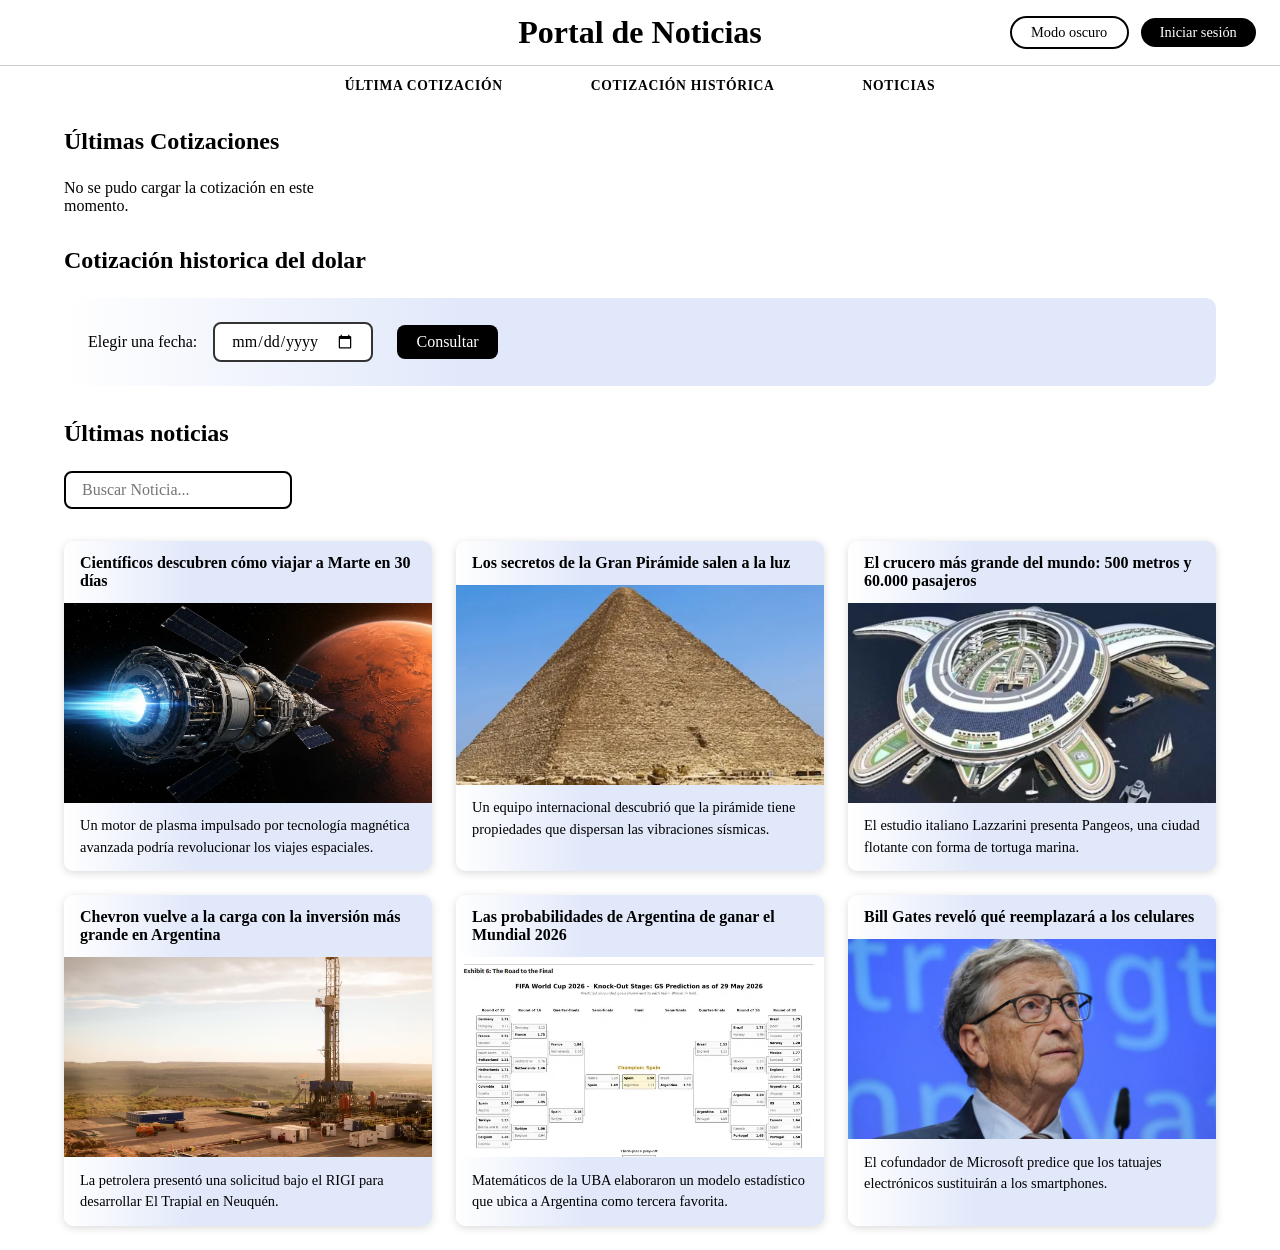
==== index.html @ 8e5a819c "hemos hecho js de admin" ====
<!DOCTYPE html>
<html lang="es">
<head>
    <meta charset="UTF-8">
    <meta name="viewport" content="width=device-width, initial-scale=1.0">
    <title>Cotizaciones y noticias</title>
    <link rel="stylesheet" href="css/styleindex.css">
</head>
<body>
    <header>
    <div class="header-top">
        <div class="header-izquierda">
            <button class="btn-hamburguesa" id="btn-hamburguesa" aria-label="Abrir menú">☰</button>
        </div>
        <div class="header-logo">
            <h1>Portal de Noticias</h1>
        </div>
        <div class="header-derecha">
            <button id="btn-darkmode">Modo oscuro</button>
            <a href="login.html" id="link-iniciar">Iniciar sesión</a>
            <button id="boton-logout" style="display:none">Cerrar sesión</button>
        </div>
    </div>
    <nav class="header-nav" id="header-nav">
        <ul>
            <li><a href="#cotizaciones">Última cotización</a></li>
            <li><a href="#cot-historica">Cotización histórica</a></li>
            <li><a href="#noticias">Noticias</a></li>
        </ul>
    </nav>
</header>
    <main>
        <h2>Últimas Cotizaciones</h2>
        <section id="cotizaciones">
            <article id="oficial">
                <h3 class="tituloscotizaciones"> Dolar Oficial</h3>
                <p>Valor compra: </p>
                <p>Valor venta: </p>
                <p>Valor promedio: </p>
            </article>
            <article id="oficial_euro">
                <h3 class="tituloscotizaciones">Euro</h3>
                <p>Valor compra: </p>
                <p>Valor venta: </p>
                <p>Valor promedio: </p>
            </article>
            <article id="blue">
                <h3 class="tituloscotizaciones">Blue</h3>
                <p>Valor compra: </p>
                <p>Valor venta: </p>
                <p>Valor promedio: </p>
            </article>
            <article id="blue_euro">
                <h3 class="tituloscotizaciones"> Blue Euro</h3>
                <p>Valor compra: </p>
                <p>Valor venta: </p>
                <p>Valor promedio: </p>
            </article>
        </section>
    <section>
        <h2> Cotización historica del dolar</h2>
        <form id="formulario">
            <label for="fecha">Elegir una fecha:</label>
            <input type="date" id="fecha">
            <button type="submit">Consultar</button>
        </form>
        <section id="resultadocothist">
            <p></p>
        </section>

        <br>

    </section>
    
    <section class="noticias" id="noticias">
        <h2>Últimas noticias</h2>
        <input id="buscadorxtitulo" placeholder="Buscar Noticia...">
        <div class="ubicacion-noticias">
    </div>
    </section>
    </main>

    <script src="js/initialNews.js"></script>
    <script src="js/darkmode.js"></script>
    <script src="js/dollar.js"></script>
    <script src="js/news.js"></script>
    <script src="js/auth.js"></script>
    
</body>
</html>
---- css/styleindex.css ----
*{
    margin: 0;
    padding: 0;
    box-sizing: border-box;
    font-family: Georgia, serif;
}
body {
    font-family: Georgia, serif;
    width: 100%;
    min-height: 100vh;
    background: #ffffff;
}
/*HEADER*/
 
header {
    width: 100%;
}
 
/* aca estan todos lo elemento que aparecen en el header */
.header-top {
    display: flex;
    align-items: center;
    justify-content: space-between;
    padding: 14px 24px;
}
 
.header-izquierda,
.header-derecha {
    display: flex;
    align-items: center;
    gap: 12px;
    flex: 1;
    flex-wrap: nowrap;   /* evita el apilado */
}
 
.header-derecha {
    justify-content: flex-end; /*manda todos los elementos a la derecha*/
}
 
.header-logo {
    flex: 2;
    text-align: center;
}
 
/* boton d hamburguesa, aca adentro vendria a estar un menu desplegable que muestra un par de cosas que mejorarian la navegacion de la pagina si fuese verdaderamente de noticias */
.btn-hamburguesa {
    background: none;
    border: none;
    cursor: pointer;
    font-size: 1.5rem;
    line-height: 1;
    padding: 4px;
    flex-shrink: 0;
}
 
/*los elementos dentro de header-derecha no se hacen bloque */
.header-derecha button {
    white-space: nowrap;
    display: inline-block;
}
 
/* esto es lo del nav donde aparecen atajos para moverte por la pagina, es mas o menos como el menu de hamburguesa */
.header-nav {
    border-top: 1px solid #ccc;
}
.header-nav ul a  {
    padding: 10px 24px;
    padding-top: 14px;
    padding-bottom: 14px;
    color: #000000;
}
 
.header-nav ul {
    display: flex;
    list-style: none;
    justify-content: center;
    gap: 40px;
    padding: 10px 24px;
}
 
.header-nav a {
    text-decoration: none;
    font-weight: 600;
    font-size: 0.85rem;
    letter-spacing: 0.05em;
    text-transform: uppercase;
}
header .header-logo a {
    font-size: 1.2rem;
    font-weight: 700;
    color: #000000;
    font-family: Georgia, serif;
}
/* boton de modo obscuro, diseño/como se ve*/
#btn-darkmode {
    padding: 0.4rem 1.2rem;
    border: 2px solid #000000;
    border-radius: 20px;
    background: transparent;
    cursor: pointer;
    font-size: 0.9rem;
    transition: all 0.2s;
}
/*le agrego un hover para que se vea mas interactivo, al pasar el mouse por encima cambia el fondo y el texto*/
#btn-darkmode:hover {
    background-color: #000000;
    color: white;
}
/*algo parecido hago para el boton del login*/
.header-derecha #boton-logout {
    padding: 0.4rem 1.2rem;
    background-color: #000000;
    color: white;
    text-decoration: none;
    border-radius: 20px;
    font-size: 0.9rem;
    transition: background 0.2s;
}
/*tambien le pongo hover para que se vea intercativo*/
.header-derecha #boton-logout:hover {
    background-color: #000000;
}

#link-iniciar {
    padding: 0.4rem 1.2rem;
    background-color: #000000;
    color: white;
    text-decoration: none;
    border-radius: 20px;
    font-size: 0.9rem;
    transition: background 0.2s;
    display: inline-block;
    white-space: nowrap;
}

#link-iniciar:hover {
    background-color: #333;
}

/*MAIN*/
main {
    max-width: 1200px;
    margin: 0 auto;
    padding: 24px;
}
main h2 {
    text-align: left;
    margin:auto 0 24px;
    padding: auto;
}
.cot-oficial {
    background: #ffffff;
    background: linear-gradient(90deg,rgba(255, 255, 255, 1) 0%, rgba(225, 232, 250, 1) 35%, rgba(225, 232, 250, 1) 100%);  
    padding: 1rem; 
    border-radius: 8px; 
}
.cot-blue { 
    background: #ffffff;
    background: linear-gradient(90deg,rgba(255, 255, 255, 1) 0%, rgba(225, 232, 250, 1) 35%, rgba(225, 232, 250, 1) 100%);
    padding: 1rem; 
    border-radius: 8px; 
}
.cot-euro-oficial{ 
    background: #ffffff;
    background: linear-gradient(90deg,rgba(255, 255, 255, 1) 0%, rgba(225, 232, 250, 1) 35%, rgba(225, 232, 250, 1) 100%);
    padding: 1rem; 
    border-radius: 8px; 
}
.cot-euro-blue { 
    background: #ffffff;
    background: linear-gradient(90deg,rgba(255, 255, 255, 1) 0%, rgba(225, 232, 250, 1) 35%, rgba(225, 232, 250, 1) 100%);
    padding: 1rem; 
    border-radius: 8px; 
}

/*lo que hice aca son "cajas" que separan visualmente cada contizacion.*/

/*esto vendria a ser la disposicion de las cotizaciones, 4 por fila, con un espacio entre ellas*/

#cotizaciones {
    display: grid;
    grid-template-columns: repeat(4, 1fr);
    gap: 16px;
    margin-bottom: 32px;
}

/* formulario histórico */
#fecha {
    padding: 0.5rem 1rem;
    border: 2px solid #333;
    border-radius: 8px;
    font-size: 1rem;
    cursor: pointer;
}

#formulario button[type="submit"] {
    padding: 0.5rem 1.2rem;
    background-color: #000000;
    color: white;
    border: none;
    border-radius: 8px;
    cursor: pointer;
    font-size: 1rem;
    margin-left: 0.5rem;
}

#formulario button[type="submit"]:hover {
    background-color: #000000;
}

/* cajitas del resultado histórico */
#formulario {
    display: flex;
    align-items: center;
    gap: 1rem;
    background: #ffffff;
    background: linear-gradient(90deg,rgba(255, 255, 255, 1) 0%, rgba(225, 232, 250, 1) 35%, rgba(225, 232, 250, 1) 100%);
    padding: 1.5rem;
    border-radius: 10px;
    margin-bottom: 1rem;
}
.resultado-historico {
    display: flex;
    gap: 1rem;
    flex-wrap: wrap;
    margin-top: 1rem;
}

.hist-oficial, .hist-blue {
    flex: 1;
    min-width: 150px;
    padding: 1rem;
    border-radius: 8px;
    color: white;
}

.hist-oficial { 
    background: #ffffff;
    background: linear-gradient(90deg,rgba(255, 255, 255, 1) 0%, rgba(225, 232, 250, 1) 35%, rgba(225, 232, 250, 1) 100%); 
}

.hist-blue { 
    background: #ffffff;
    background: linear-gradient(90deg,rgba(255, 255, 255, 1) 0%, rgba(225, 232, 250, 1) 35%, rgba(225, 232, 250, 1) 100%); 
}

/* para que se vean bien los textos sobre las cajitas*/
.hist-oficial h3, .hist-blue h3, .hist-euro-oficial h3, .hist-euro-blue h3, .hist-blue p, .hist-oficial p, .hist-euro-oficial p, .hist-euro-blue p {
    font-size: 1.1rem;
    font-weight: 600;
    margin-bottom: 8px;
    color: #000000;
}
 
/*NOTICIAS*/
/* grid de noticias — 3 por fila */
.ubicacion-noticias {
    display: grid;
    grid-template-columns: repeat(3, 1fr);
    gap: 1.5rem;
    margin-top: 1rem;
}

/* tarjeta individualpara cada noticia, asi se nota una separación y queda mas ordenado visualmente*/
.noticia {
    border-radius: 10px;
    overflow: hidden;
    box-shadow: 0 2px 8px rgba(0, 0, 0, 0.15);
    background: #ffffff;
    background: linear-gradient(90deg,rgba(255, 255, 255, 1) 0%, rgba(225, 232, 250, 1) 35%, rgba(225, 232, 250, 1) 100%);
    display: flex;
    flex-direction: column;
    transition: transform 0.2s ease;
}

.noticia:hover {
    transform: scale(1.03);
}

.noticia h3 {
    padding: 0.8rem 1rem;
    font-size: 1rem;
    background: #ffffff;
    background: linear-gradient(90deg,rgba(255, 255, 255, 1) 0%, rgba(225, 232, 250, 1) 35%, rgba(225, 232, 250, 1) 100%);
}

.noticia img {
    width: 100%;
    height: 200px;
    object-fit: cover; /* recorta la imagen para que llene sin deformarse */
}

.noticia p {
    padding: 0.8rem 1rem;
    font-size: 0.9rem;
    background: #ffffff;
    background: linear-gradient(90deg,rgba(255, 255, 255, 1) 0%, rgba(225, 232, 250, 1) 35%, rgba(225, 232, 250, 1) 100%);
    line-height: 1.5;
}

/* es el diseño visual del buscador, nada loco lo hice ya que es algo secundarios*/

#buscadorxtitulo {
    padding: 0.5rem 1rem;
    border: 2px solid #000000;
    border-radius: 8px;
    font-size: 1rem;
    margin-bottom: 1rem;
}
 
/*DarkMode*/ /*Aca basicamente lo unico que hacemos es cambiar el estilo de la pagina para que sea mas oscura, las cosas que hicimos en general no hace falta volver a ponerlas (ponele un hover no hace falta volver a ponerlo su ya el botoncito orginal del tema claro lo hace de por si)*/

body.dark {
    background-color: #111;
    color: #f0f0f0;
}

body.dark header {
    background-color: #1a1a1a;
}

body.dark .header-nav {
    border-top-color: #000000;
}

body.dark .header-nav a,
body.dark .header-nav ul a {
    color: #f0f0f0;
}

body.dark .header-logo a {
    color: #f0f0f0;
}

body.dark .btn-hamburguesa {
    color: #f0f0f0;
}

body.dark #btn-darkmode {
    border-color: #f0f0f0;
    color: #f0f0f0;
}

body.dark #btn-darkmode:hover {
    background-color: #f0f0f0;
    color: #111;
}

body.dark .header-derecha a {
    background-color: #000000;
}

body.dark .header-derecha a:hover {
    background-color: #000000;
}

/* cotizaciones actuales */
body.dark .cot-oficial,
body.dark .cot-blue,
body.dark .cot-euro-oficial,
body.dark .cot-euro-blue {
    background: linear-gradient(90deg, #1a1a1a 0%, #1e1e3a 100%);
    color: #f0f0f0;
}

/* formulario histórico */
body.dark #formulario {
    background: linear-gradient(90deg, #1a1a1a 0%, #1e1e3a 100%);
    color: #f0f0f0;
}

body.dark #fecha {
    background-color: #2a2a2a;
    color: #f0f0f0;
    border-color: #000000;
}

body.dark #formulario button[type="submit"] {
    background-color: #000000;
}

body.dark #formulario button[type="submit"]:hover {
    background-color: #000000;
}

/* resultado histórico */
body.dark .hist-oficial,
body.dark .hist-blue,
body.dark .hist-euro-oficial,
body.dark .hist-euro-blue {
    background: linear-gradient(90deg, #1a1a1a 0%, #1e1e3a 100%);
}

body.dark .hist-oficial h3, body.dark .hist-blue h3,
body.dark .hist-euro-oficial h3, body.dark .hist-euro-blue h3,
body.dark .hist-oficial p, body.dark .hist-blue p,
body.dark .hist-euro-oficial p, body.dark .hist-euro-blue p {
    color: #f0f0f0;
}

/* noticias */
body.dark .noticia {
    background: linear-gradient(90deg, #1a1a1a 0%, #1e1e3a 100%);
    box-shadow: 0 2px 8px rgba(0, 0, 0, 0.5);
}

body.dark .noticia h3 {
    background: linear-gradient(90deg, #1a1a1a 0%, #1e1e3a 100%);
    color: #f0f0f0;
}

body.dark .noticia p {
    background: linear-gradient(90deg, #1a1a1a 0%, #1e1e3a 100%);
    color: #ccc;
}

/* buscador */
body.dark #buscadorxtitulo {
    background-color: #2a2a2a;
    color: #f0f0f0;
    border-color: #555;
}
/* en pantallas chicas: nav oculto, aparece con el hamburguesa */
@media (max-width: 768px) {
    .header-nav {
        display: none;
    }
    .header-nav.nav-abierto {
        display: block;
    }
}

/* en pantallas grandes: hamburguesa oculto, nav siempre visible */
@media (min-width: 769px) {
    .btn-hamburguesa {
        display: none;
    }
}
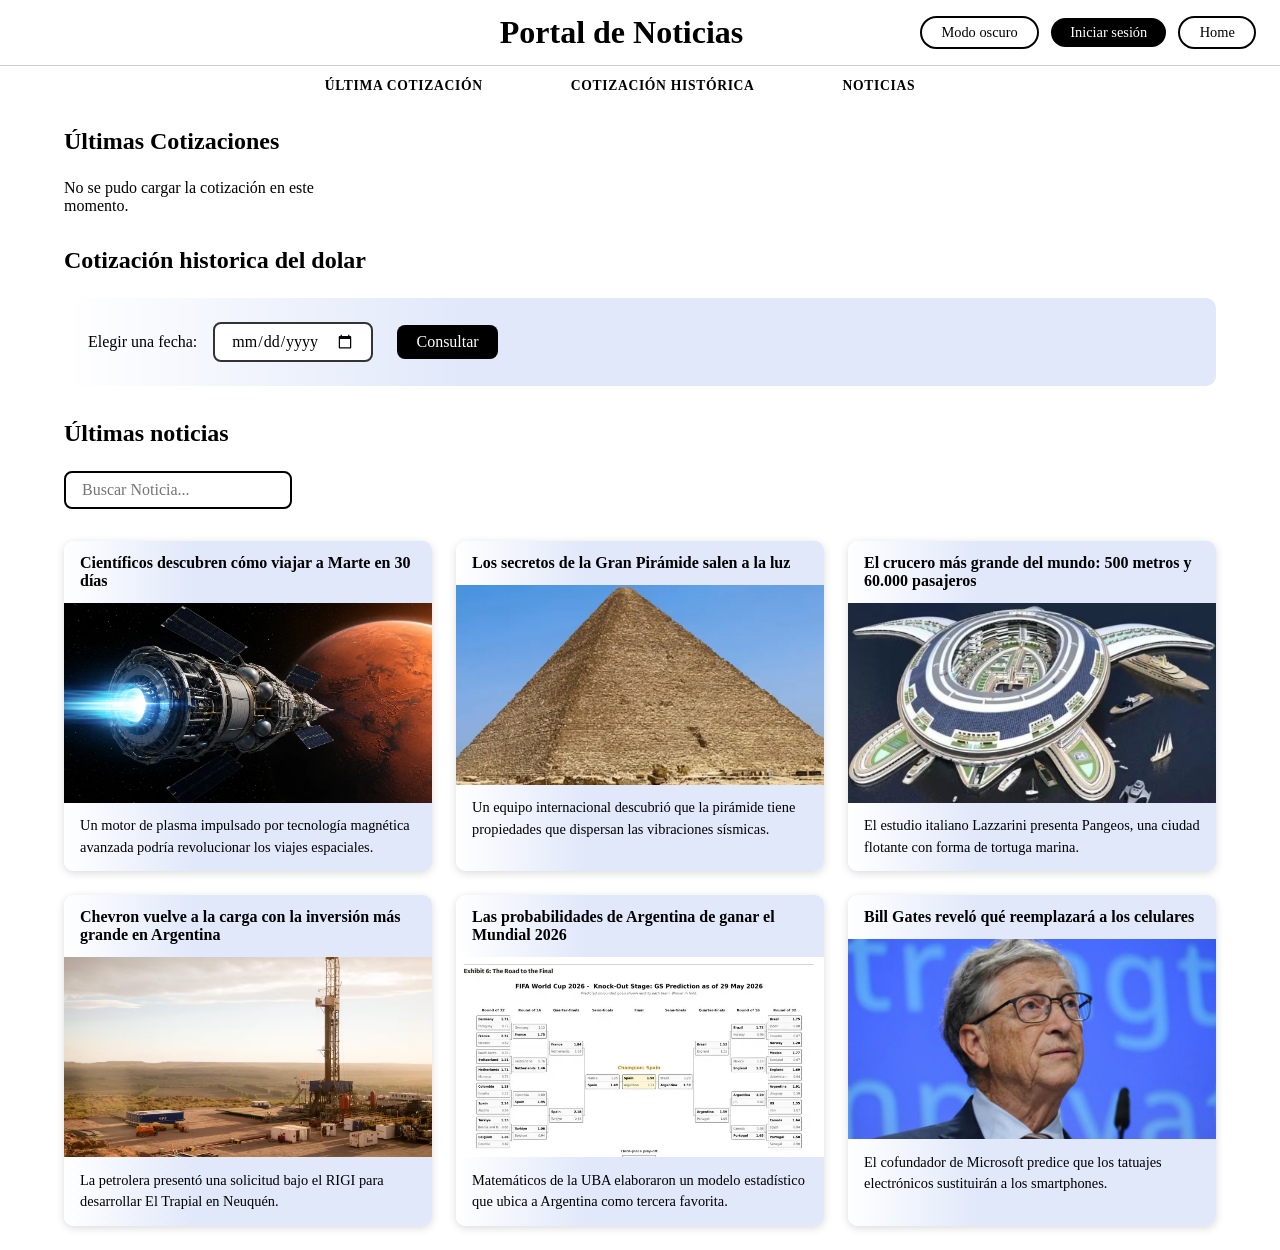
==== commit e4973c2b: "algunas correcciones" ====
--- a/index.html
+++ b/index.html
@@ -19,6 +19,7 @@
             <button id="btn-darkmode">Modo oscuro</button>
             <a href="login.html" id="link-iniciar">Iniciar sesión</a>
             <button id="boton-logout" style="display:none">Cerrar sesión</button>
+            <a href="index.html" id="link-home">Home</a>
         </div>
     </div>
     <nav class="header-nav" id="header-nav">
@@ -26,6 +27,7 @@
             <li><a href="#cotizaciones">Última cotización</a></li>
             <li><a href="#cot-historica">Cotización histórica</a></li>
             <li><a href="#noticias">Noticias</a></li>
+            <li><a class="Modificar" id="modificar" href="admin.html">Modificar noticias</a></li>
         </ul>
     </nav>
 </header>
--- a/css/styleindex.css
+++ b/css/styleindex.css
@@ -58,7 +58,18 @@
     white-space: nowrap;
     display: inline-block;
 }
- 
+
+.header-derecha #link-home{
+    padding: 0.4rem 1.2rem;
+    border: 2px solid #000000;
+    border-radius: 20px;
+    background: transparent;
+    cursor: pointer;
+    font-size: 0.9rem;
+    transition: all 0.2s;
+    color: #000000;
+    text-decoration: none;
+}
 /* esto es lo del nav donde aparecen atajos para moverte por la pagina, es mas o menos como el menu de hamburguesa */
 .header-nav {
     border-top: 1px solid #ccc;
@@ -90,6 +101,9 @@
     font-weight: 700;
     color: #000000;
     font-family: Georgia, serif;
+}
+.header-nav .Modificar{
+    display:none;
 }
 /* boton de modo obscuro, diseño/como se ve*/
 #btn-darkmode {
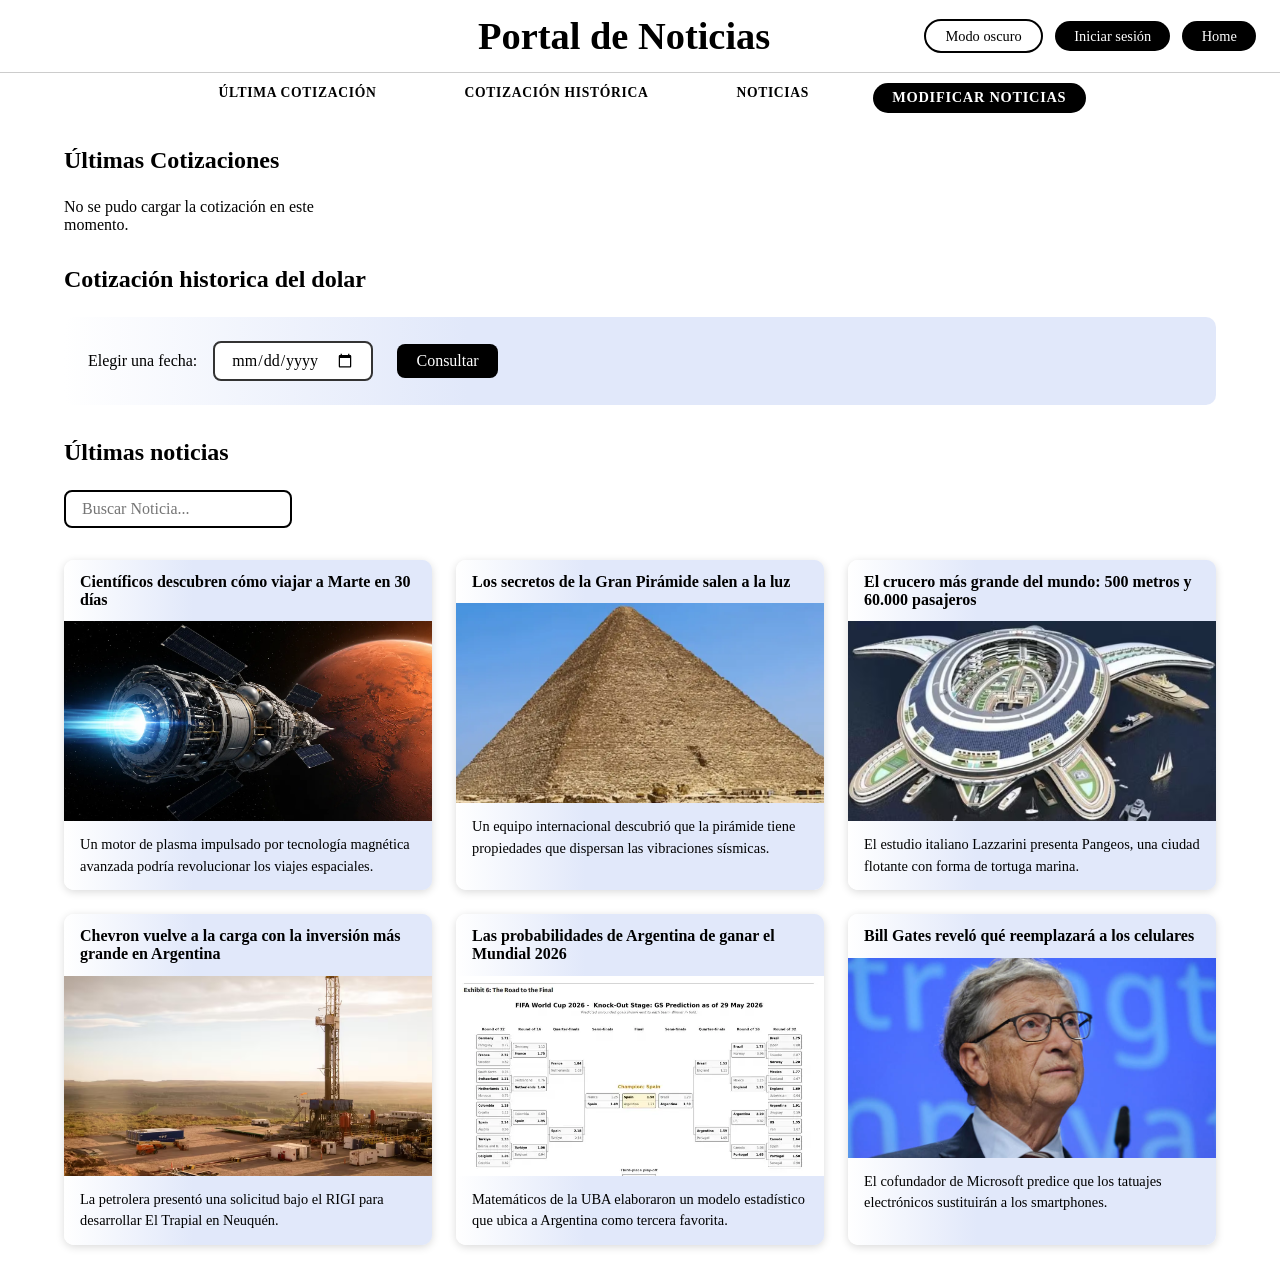
==== commit 5f3da483: "Cambie cosas del admin que no quedaban bien co darkmode" ====
--- a/index.html
+++ b/index.html
@@ -19,7 +19,7 @@
             <button id="btn-darkmode">Modo oscuro</button>
             <a href="login.html" id="link-iniciar">Iniciar sesión</a>
             <button id="boton-logout" style="display:none">Cerrar sesión</button>
-            <a href="index.html" id="link-home">Home</a>
+            <a href="index.html" id="modificar">Home</a>
         </div>
     </div>
     <nav class="header-nav" id="header-nav">
--- a/css/styleindex.css
+++ b/css/styleindex.css
@@ -11,14 +11,14 @@
     background: #ffffff;
 }
 /*HEADER*/
- 
+/*Header con Flexbox: display: flex + justify-content: space-between reparten las 3 cajas del header (izquierda, logo centrado, derecha).*/ 
 header {
     width: 100%;
 }
  
 /* aca estan todos lo elemento que aparecen en el header */
 .header-top {
-    display: flex;
+    display: flex; /*convierto el contenedor en una caja flexible, los elementos se ordenan en filas o columnas, segun se disponga*/
     align-items: center;
     justify-content: space-between;
     padding: 14px 24px;
@@ -74,14 +74,14 @@
 .header-nav {
     border-top: 1px solid #ccc;
 }
-.header-nav ul a  {
+.header-nav ul a  { /*son las secciones de la página; gracias a esto se ven de color negro*/
     padding: 10px 24px;
     padding-top: 14px;
     padding-bottom: 14px;
     color: #000000;
 }
  
-.header-nav ul {
+.header-nav ul { /*gracias a esto se ve la disposicion en forma de fila*/
     display: flex;
     list-style: none;
     justify-content: center;
@@ -96,7 +96,7 @@
     letter-spacing: 0.05em;
     text-transform: uppercase;
 }
-header .header-logo a {
+header .header-logo {
     font-size: 1.2rem;
     font-weight: 700;
     color: #000000;
@@ -117,7 +117,7 @@
 }
 /*le agrego un hover para que se vea mas interactivo, al pasar el mouse por encima cambia el fondo y el texto*/
 #btn-darkmode:hover {
-    background-color: #000000;
+    background-color: #333;
     color: white;
 }
 /*algo parecido hago para el boton del login*/
@@ -132,10 +132,10 @@
 }
 /*tambien le pongo hover para que se vea intercativo*/
 .header-derecha #boton-logout:hover {
-    background-color: #000000;
-}
-
-#link-iniciar {
+    background-color: #333;
+}
+
+#link-iniciar { /*esto esta definido dentro del js, no en el index. Dado que esta vinculado con el index podemos modificar con css*/
     padding: 0.4rem 1.2rem;
     background-color: #000000;
     color: white;
@@ -148,6 +148,22 @@
 }
 
 #link-iniciar:hover {
+    background-color: #333;
+}
+
+#modificar{
+        padding: 0.4rem 1.2rem;
+    background-color: #000000;
+    color: white;
+    text-decoration: none;
+    border-radius: 20px;
+    font-size: 0.9rem;
+    transition: background 0.2s;
+    display: inline-block;
+    white-space: nowrap;
+}
+
+#modificar:hover {
     background-color: #333;
 }
 
@@ -342,7 +358,7 @@
     color: #f0f0f0;
 }
 
-body.dark .header-logo a {
+body.dark .header-logo {
     color: #f0f0f0;
 }
 
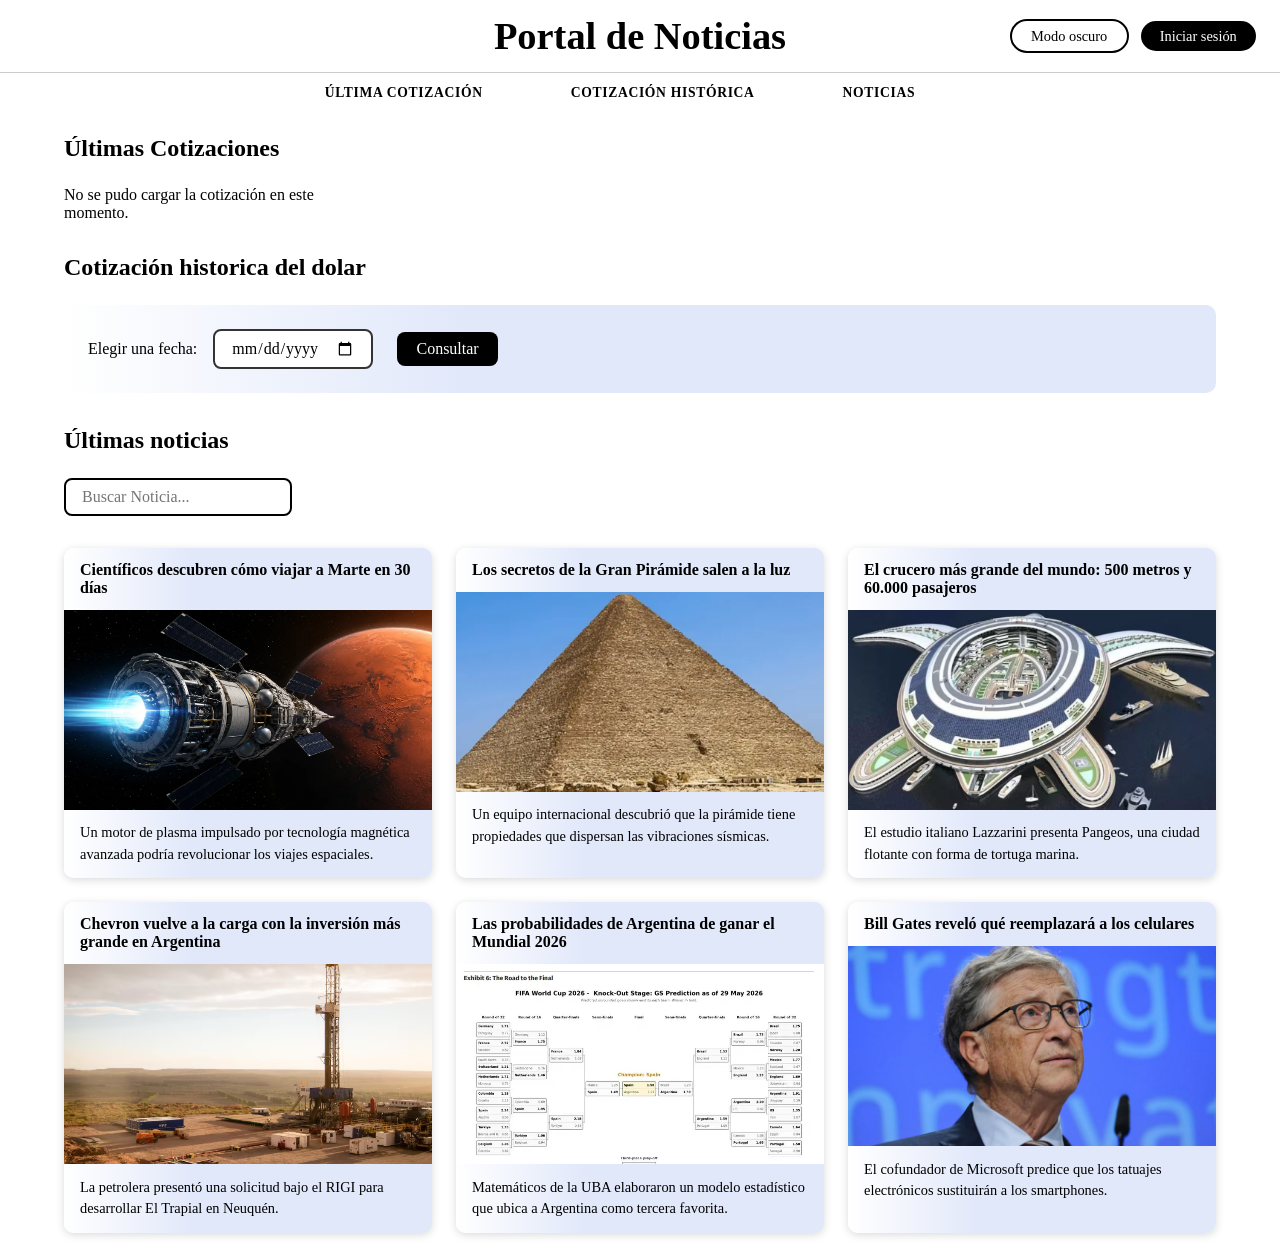
==== commit 495b0e31: "corregi algunas cositas, despues a la tarde sigo" ====
--- a/index.html
+++ b/index.html
@@ -19,7 +19,6 @@
             <button id="btn-darkmode">Modo oscuro</button>
             <a href="login.html" id="link-iniciar">Iniciar sesión</a>
             <button id="boton-logout" style="display:none">Cerrar sesión</button>
-            <a href="index.html" id="modificar">Home</a>
         </div>
     </div>
     <nav class="header-nav" id="header-nav">
--- a/css/styleindex.css
+++ b/css/styleindex.css
@@ -159,7 +159,7 @@
     border-radius: 20px;
     font-size: 0.9rem;
     transition: background 0.2s;
-    display: inline-block;
+    display: none;
     white-space: nowrap;
 }
 
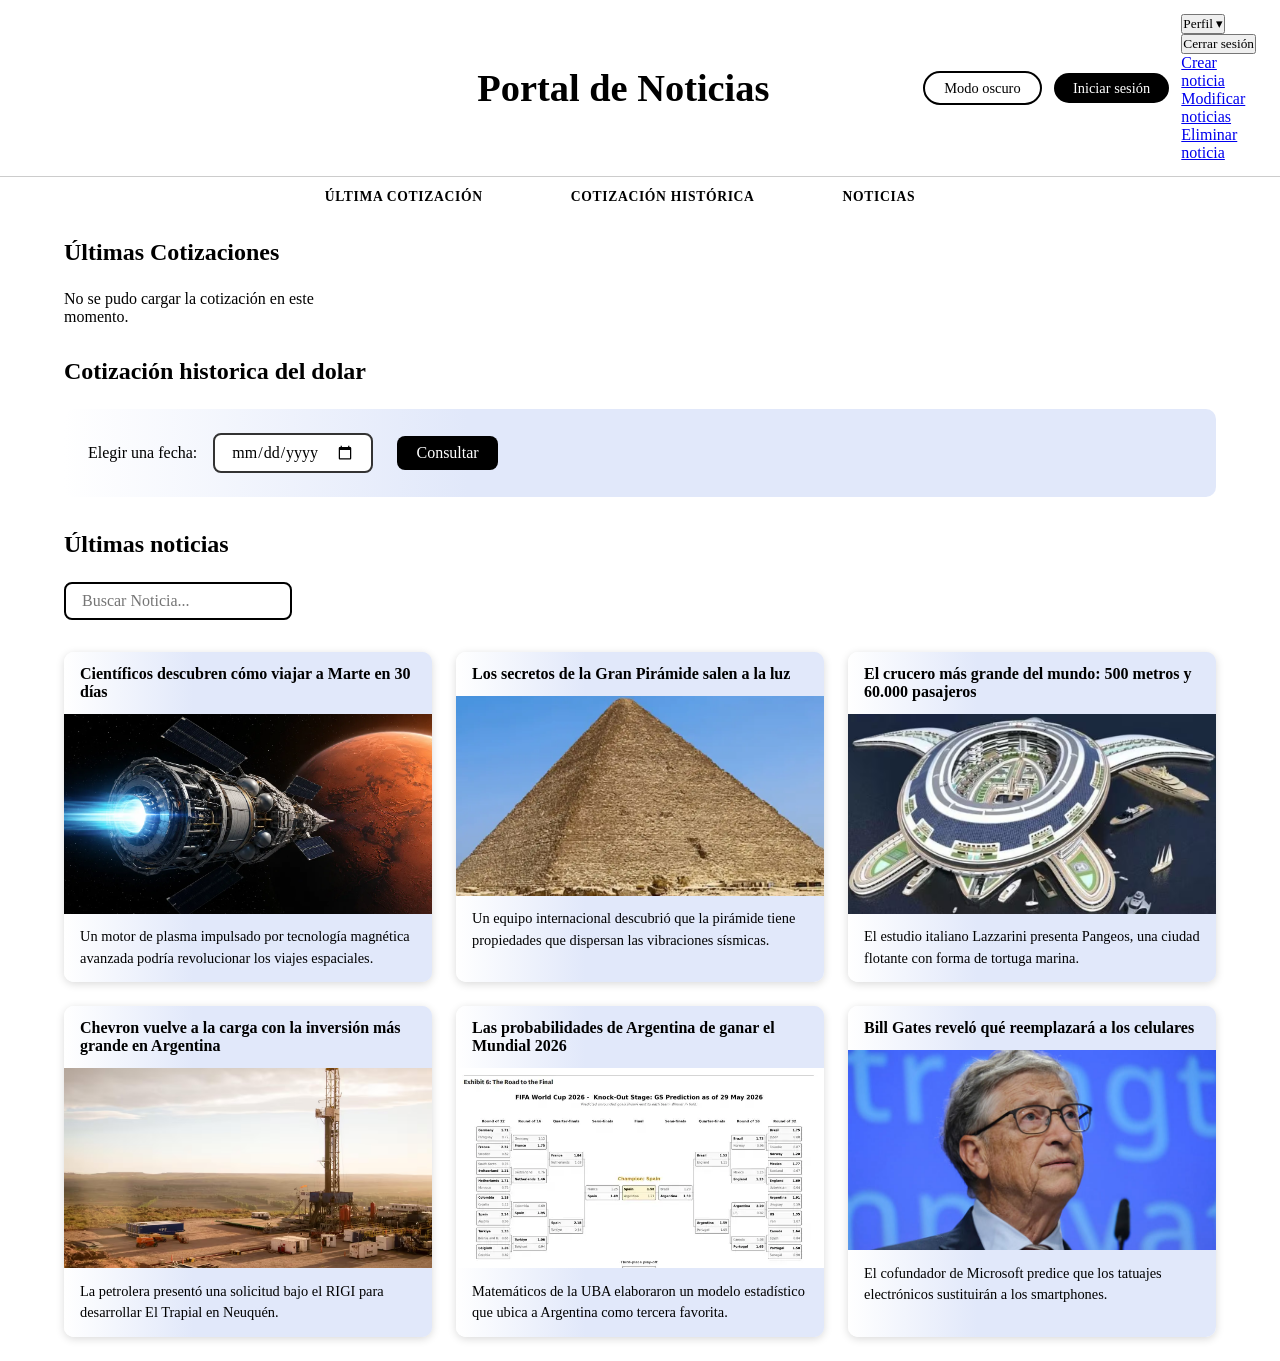
==== commit d9ad1aab: "corrección tema header en index.html" ====
--- a/index.html
+++ b/index.html
@@ -18,7 +18,18 @@
         <div class="header-derecha">
             <button id="btn-darkmode">Modo oscuro</button>
             <a href="login.html" id="link-iniciar">Iniciar sesión</a>
-            <button id="boton-logout" style="display:none">Cerrar sesión</button>
+            <div class="dropdown-perfil" id="dropdown-perfil">
+                <button id="btn-perfil">Perfil ▾</button>
+                <div class="dropdown-menu" id="dropdown-menu">
+                    <p id="saludoUsuario"></p>
+                    <button id="botonLogout">Cerrar sesión</button>
+                    <a href="admin.html" class="dropdown-link">Crear noticia</a>
+                    <a href="admin.html" class ="dropdown-link">Modificar noticias</a>
+                    <a href="admin.html" class="dropdown-link">Eliminar noticia</a>
+                </div>
+            </div>
+                <button id="boton-logout" style="display:none">Cerrar sesión</button>
+            </div>
         </div>
     </div>
     <nav class="header-nav" id="header-nav">
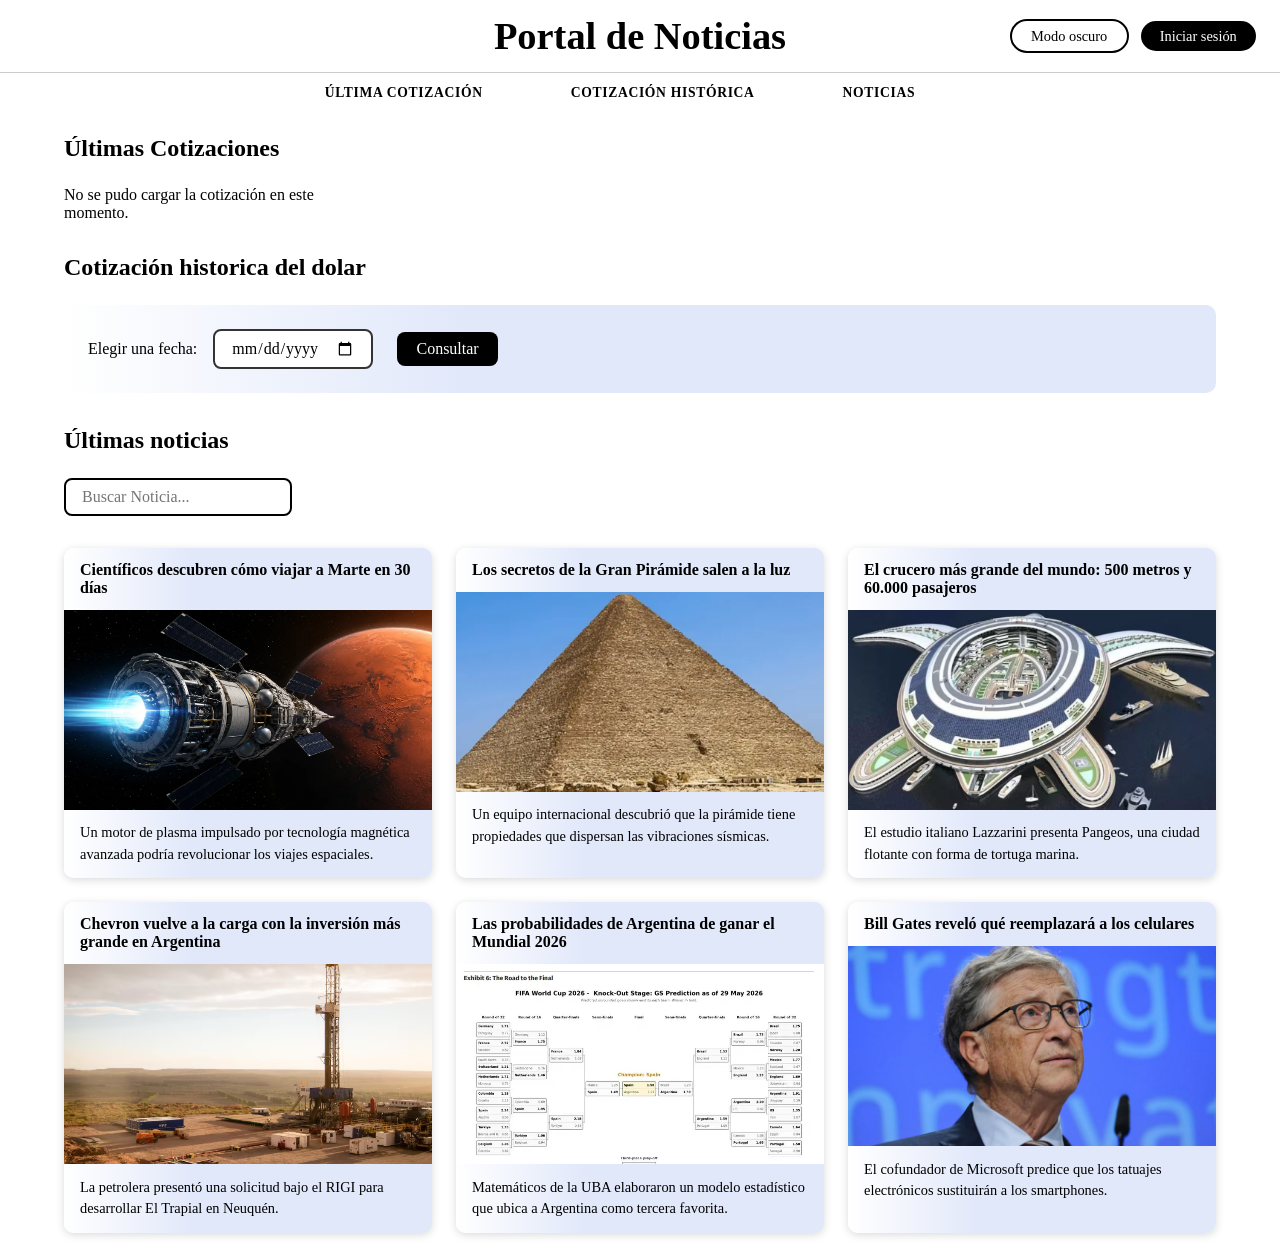
==== commit 079dd0c9: "Cambie un id del js nuevo, cambie input por textarea en js para mejorar la experiencia a la hora de " ====
--- a/index.html
+++ b/index.html
@@ -23,15 +23,12 @@
                 <div class="dropdown-menu" id="dropdown-menu">
                     <p id="saludoUsuario"></p>
                     <button id="botonLogout">Cerrar sesión</button>
-                    <a href="admin.html" class="dropdown-link">Crear noticia</a>
-                    <a href="admin.html" class ="dropdown-link">Modificar noticias</a>
-                    <a href="admin.html" class="dropdown-link">Eliminar noticia</a>
+                    <a href="admin.html" class="dropdown-link">Modificar noticias</a>
                 </div>
             </div>
                 <button id="boton-logout" style="display:none">Cerrar sesión</button>
             </div>
         </div>
-    </div>
     <nav class="header-nav" id="header-nav">
         <ul>
             <li><a href="#cotizaciones">Última cotización</a></li>
--- a/css/styleindex.css
+++ b/css/styleindex.css
@@ -105,6 +105,71 @@
 .header-nav .Modificar{
     display:none;
 }
+
+/* contenedor: oculto por defecto; el JS lo muestra al iniciar sesión */
+#dropdown-perfil {
+    display: none;        /* el JS lo pone en "block" cuando hay token */
+    position: relative;   /* para anclar el menú a este contenedor */
+}
+
+#btn-perfil {
+    padding: 0.4rem 1.2rem;
+    background-color: #000;
+    color: white;
+    border: none;
+    border-radius: 20px;
+    font-size: 0.9rem;
+    cursor: pointer;
+    font-family: Georgia, serif;
+}
+
+/* el menú: oculto por defecto */
+.dropdown-menu {
+    display: none;
+    position: absolute;
+    top: 110%;
+    right: 0;
+    min-width: 180px;
+    background: #fff;
+    border-radius: 10px;
+    box-shadow: 0 4px 16px rgba(0,0,0,0.15);
+    padding: 0.5rem;
+    flex-direction: column;
+    gap: 0.3rem;
+    z-index: 100;
+}
+
+/* cuando el JS agrega la clase, se muestra */
+.dropdown-menu.dropdown-abierto {
+    display: flex;
+}
+
+.dropdown-link {
+    padding: 0.4rem 0.6rem;
+    color: #000;
+    text-decoration: none;
+    border-radius: 6px;
+    font-size: 0.9rem;
+}
+.dropdown-link:hover { background-color: #e1e8fa; }
+
+#saludoUsuario {
+    padding: 0.4rem 0.6rem;
+    font-weight: 600;
+    font-size: 0.9rem;
+}
+
+#botonLogout {
+    padding: 0.4rem 0.6rem;
+    background-color: #c0392b;
+    color: white;
+    border: none;
+    border-radius: 6px;
+    cursor: pointer;
+    font-family: Georgia, serif;
+    font-size: 0.85rem;
+}
+
 /* boton de modo obscuro, diseño/como se ve*/
 #btn-darkmode {
     padding: 0.4rem 1.2rem;
@@ -117,7 +182,7 @@
 }
 /*le agrego un hover para que se vea mas interactivo, al pasar el mouse por encima cambia el fondo y el texto*/
 #btn-darkmode:hover {
-    background-color: #333;
+    background-color: #000000;
     color: white;
 }
 /*algo parecido hago para el boton del login*/
@@ -132,7 +197,7 @@
 }
 /*tambien le pongo hover para que se vea intercativo*/
 .header-derecha #boton-logout:hover {
-    background-color: #333;
+    background-color: #000000;
 }
 
 #link-iniciar { /*esto esta definido dentro del js, no en el index. Dado que esta vinculado con el index podemos modificar con css*/
@@ -367,6 +432,7 @@
 }
 
 body.dark #btn-darkmode {
+    background-color: #000;
     border-color: #f0f0f0;
     color: #f0f0f0;
 }
@@ -450,6 +516,28 @@
     color: #f0f0f0;
     border-color: #555;
 }
+
+/* dropdown de perfil en dark */
+body.dark .dropdown-menu {
+    background: #1e1e3a;
+    box-shadow: 0 4px 16px rgba(0,0,0,0.5);
+}
+body.dark #saludoUsuario {
+    color: #f0f0f0;
+}
+body.dark .dropdown-link {
+    color: #f0f0f0;
+    background: transparent;   /* anula el #000 que hereda de .header-derecha a */
+}
+body.dark .dropdown-link:hover {
+    background-color: #333;
+}
+body.dark #btn-perfil {
+    background-color: #000000;
+    color: #f0f0f0;
+    border: #f0f0f0 2px solid;
+}
+
 /* en pantallas chicas: nav oculto, aparece con el hamburguesa */
 @media (max-width: 768px) {
     .header-nav {
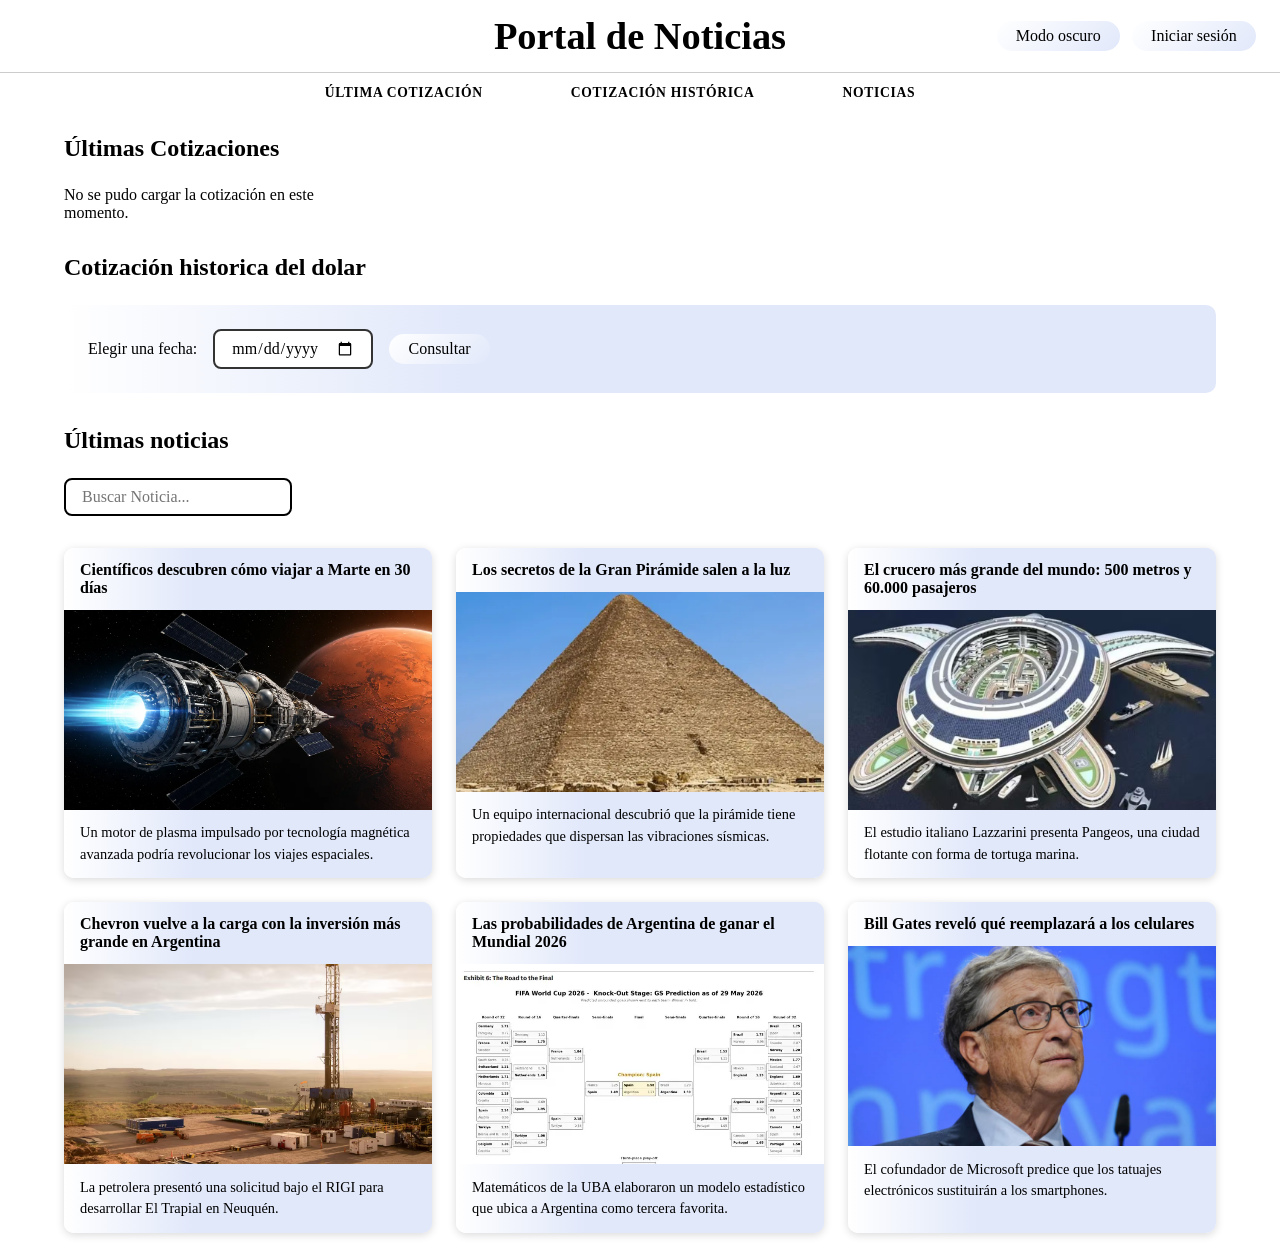
==== commit cdae9e7a: "ultimos retoques" ====
--- a/index.html
+++ b/index.html
@@ -22,51 +22,28 @@
                 <button id="btn-perfil">Perfil ▾</button>
                 <div class="dropdown-menu" id="dropdown-menu">
                     <p id="saludoUsuario"></p>
-                    <button id="botonLogout">Cerrar sesión</button>
                     <a href="admin.html" class="dropdown-link">Modificar noticias</a>
                 </div>
             </div>
                 <button id="boton-logout" style="display:none">Cerrar sesión</button>
-            </div>
         </div>
+    </div>
     <nav class="header-nav" id="header-nav">
         <ul>
-            <li><a href="#cotizaciones">Última cotización</a></li>
-            <li><a href="#cot-historica">Cotización histórica</a></li>
-            <li><a href="#noticias">Noticias</a></li>
-            <li><a class="Modificar" id="modificar" href="admin.html">Modificar noticias</a></li>
+            <li><a href="index.html#cotizaciones">Última cotización</a></li>
+            <li><a href="index.html#cot-historica">Cotización histórica</a></li>
+            <li><a href="index.html#noticias">Noticias</a></li>
+            <li><a class="Modificar" href="admin.html">Modificar noticias</a></li>
         </ul>
     </nav>
-</header>
+    </header>
+
     <main>
-        <h2>Últimas Cotizaciones</h2>
-        <section id="cotizaciones">
-            <article id="oficial">
-                <h3 class="tituloscotizaciones"> Dolar Oficial</h3>
-                <p>Valor compra: </p>
-                <p>Valor venta: </p>
-                <p>Valor promedio: </p>
-            </article>
-            <article id="oficial_euro">
-                <h3 class="tituloscotizaciones">Euro</h3>
-                <p>Valor compra: </p>
-                <p>Valor venta: </p>
-                <p>Valor promedio: </p>
-            </article>
-            <article id="blue">
-                <h3 class="tituloscotizaciones">Blue</h3>
-                <p>Valor compra: </p>
-                <p>Valor venta: </p>
-                <p>Valor promedio: </p>
-            </article>
-            <article id="blue_euro">
-                <h3 class="tituloscotizaciones"> Blue Euro</h3>
-                <p>Valor compra: </p>
-                <p>Valor venta: </p>
-                <p>Valor promedio: </p>
-            </article>
-        </section>
-    <section>
+    <h2>Últimas Cotizaciones</h2>
+    <section id="cotizaciones">
+        <p>Cargando cotizaciones...</p>
+    </section>
+    <section id="cot-historica">
         <h2> Cotización historica del dolar</h2>
         <form id="formulario">
             <label for="fecha">Elegir una fecha:</label>
@@ -76,18 +53,16 @@
         <section id="resultadocothist">
             <p></p>
         </section>
-
-        <br>
-
     </section>
     
+    <br>
+
     <section class="noticias" id="noticias">
         <h2>Últimas noticias</h2>
         <input id="buscadorxtitulo" placeholder="Buscar Noticia...">
-        <div class="ubicacion-noticias">
-    </div>
+        <div class="ubicacion-noticias"></div>
     </section>
-    </main>
+</main>
 
     <script src="js/initialNews.js"></script>
     <script src="js/darkmode.js"></script>
--- a/css/styleindex.css
+++ b/css/styleindex.css
@@ -22,14 +22,15 @@
     align-items: center;
     justify-content: space-between;
     padding: 14px 24px;
+    position: sticky;
 }
  
 .header-izquierda,
 .header-derecha {
+    flex: 1;
     display: flex;
     align-items: center;
     gap: 12px;
-    flex: 1;
     flex-wrap: nowrap;   /* evita el apilado */
 }
  
@@ -40,6 +41,10 @@
 .header-logo {
     flex: 2;
     text-align: center;
+    font-size: 1.2rem;
+    font-weight: 700;
+    color: #000000;
+    font-family: Georgia, serif;
 }
  
 /* boton d hamburguesa, aca adentro vendria a estar un menu desplegable que muestra un par de cosas que mejorarian la navegacion de la pagina si fuese verdaderamente de noticias */
@@ -59,28 +64,19 @@
     display: inline-block;
 }
 
-.header-derecha #link-home{
-    padding: 0.4rem 1.2rem;
-    border: 2px solid #000000;
-    border-radius: 20px;
-    background: transparent;
-    cursor: pointer;
-    font-size: 0.9rem;
-    transition: all 0.2s;
-    color: #000000;
-    text-decoration: none;
-}
 /* esto es lo del nav donde aparecen atajos para moverte por la pagina, es mas o menos como el menu de hamburguesa */
 .header-nav {
     border-top: 1px solid #ccc;
 }
-.header-nav ul a  { /*son las secciones de la página; gracias a esto se ven de color negro*/
-    padding: 10px 24px;
-    padding-top: 14px;
-    padding-bottom: 14px;
-    color: #000000;
-}
- 
+
+.header-nav a {
+    text-decoration: none;
+    font-weight: 600;
+    font-size: 0.85rem;
+    letter-spacing: 0.05em;
+    text-transform: uppercase;
+}
+
 .header-nav ul { /*gracias a esto se ve la disposicion en forma de fila*/
     display: flex;
     list-style: none;
@@ -88,24 +84,19 @@
     gap: 40px;
     padding: 10px 24px;
 }
- 
-.header-nav a {
-    text-decoration: none;
-    font-weight: 600;
-    font-size: 0.85rem;
-    letter-spacing: 0.05em;
-    text-transform: uppercase;
-}
-header .header-logo {
-    font-size: 1.2rem;
-    font-weight: 700;
+
+.header-nav ul a  { /*son las secciones de la página; gracias a esto se ven de color negro*/
+    padding: 10px 24px;
+    padding-top: 14px;
+    padding-bottom: 14px;
     color: #000000;
-    font-family: Georgia, serif;
-}
+}
+
 .header-nav .Modificar{
-    display:none;
-}
-
+    display:none; /*es para que no se vea en el index comun y solo en el admin*/
+}
+
+/* aca estamos en el index del administrador*/
 /* contenedor: oculto por defecto; el JS lo muestra al iniciar sesión */
 #dropdown-perfil {
     display: none;        /* el JS lo pone en "block" cuando hay token */
@@ -114,13 +105,14 @@
 
 #btn-perfil {
     padding: 0.4rem 1.2rem;
-    background-color: #000;
-    color: white;
-    border: none;
+    background: linear-gradient(135deg, rgba(255,255,255,1) 0%, rgba(225,232,250,1) 100%);
+    color: rgb(0, 0, 0);
     border-radius: 20px;
-    font-size: 0.9rem;
-    cursor: pointer;
-    font-family: Georgia, serif;
+    font-size: 1rem;
+    cursor: pointer;
+    transition: all 0.2s;
+    font-family: Georgia, serif;
+    border: none;
 }
 
 /* el menú: oculto por defecto */
@@ -149,9 +141,10 @@
     color: #000;
     text-decoration: none;
     border-radius: 6px;
-    font-size: 0.9rem;
+    font-size: 1rem;
 }
 .dropdown-link:hover { background-color: #e1e8fa; }
+
 
 #saludoUsuario {
     padding: 0.4rem 0.6rem;
@@ -160,76 +153,74 @@
 }
 
 #botonLogout {
-    padding: 0.4rem 0.6rem;
-    background-color: #c0392b;
-    color: white;
-    border: none;
-    border-radius: 6px;
-    cursor: pointer;
-    font-family: Georgia, serif;
-    font-size: 0.85rem;
+    padding: 0.4rem 1.2rem;
+    background: linear-gradient(135deg, rgba(255,255,255,1) 0%, rgba(225,232,250,1) 100%);
+    color: rgb(0, 0, 0);
+    border-radius: 20px;
+    font-size: 1rem;
+    cursor: pointer;
+    transition: all 0.2s;
+    font-family: Georgia, serif;
+    border: none;
+    
 }
 
 /* boton de modo obscuro, diseño/como se ve*/
 #btn-darkmode {
     padding: 0.4rem 1.2rem;
-    border: 2px solid #000000;
+    background: linear-gradient(135deg, rgba(255,255,255,1) 0%, rgba(225,232,250,1) 100%);
+    color: rgb(0, 0, 0);
     border-radius: 20px;
-    background: transparent;
-    cursor: pointer;
-    font-size: 0.9rem;
+    font-size: 1rem;
+    cursor: pointer;
     transition: all 0.2s;
+    font-family: Georgia, serif;
+    border: none;
+    
 }
 /*le agrego un hover para que se vea mas interactivo, al pasar el mouse por encima cambia el fondo y el texto*/
 #btn-darkmode:hover {
-    background-color: #000000;
-    color: white;
-}
+    background: #E1E8FA;
+    background: radial-gradient(circle, rgba(225, 232, 250, 1) 12%, rgba(255, 255, 255, 1) 100%);
+}
+
 /*algo parecido hago para el boton del login*/
 .header-derecha #boton-logout {
     padding: 0.4rem 1.2rem;
-    background-color: #000000;
-    color: white;
-    text-decoration: none;
+    background: linear-gradient(135deg, rgba(255,255,255,1) 0%, rgba(225,232,250,1) 100%);
+    color: rgb(0, 0, 0);
     border-radius: 20px;
-    font-size: 0.9rem;
-    transition: background 0.2s;
+    font-size: 1rem;
+    cursor: pointer;
+    transition: all 0.2s;
+    font-family: Georgia, serif;
+    border: none;
+    
 }
 /*tambien le pongo hover para que se vea intercativo*/
 .header-derecha #boton-logout:hover {
-    background-color: #000000;
+    background-color: #333;
 }
 
 #link-iniciar { /*esto esta definido dentro del js, no en el index. Dado que esta vinculado con el index podemos modificar con css*/
     padding: 0.4rem 1.2rem;
-    background-color: #000000;
-    color: white;
+    background: linear-gradient(135deg, rgba(255,255,255,1) 0%, rgba(225,232,250,1) 100%);
+    color: rgb(0, 0, 0);
+    border-radius: 20px;
+    font-size: 1rem;
+    cursor: pointer;
+    transition: all 0.2s;
+    font-family: Georgia, serif;
+    border: none;
     text-decoration: none;
-    border-radius: 20px;
-    font-size: 0.9rem;
-    transition: background 0.2s;
-    display: inline-block;
-    white-space: nowrap;
+    
 }
 
 #link-iniciar:hover {
-    background-color: #333;
-}
-
-#modificar{
-        padding: 0.4rem 1.2rem;
-    background-color: #000000;
-    color: white;
-    text-decoration: none;
-    border-radius: 20px;
-    font-size: 0.9rem;
-    transition: background 0.2s;
-    display: none;
-    white-space: nowrap;
-}
-
-#modificar:hover {
-    background-color: #333;
+    background: #E1E8FA;
+    background: radial-gradient(circle, rgba(225, 232, 250, 1) 12%, rgba(255, 255, 255, 1) 100%);
+    color: #000000;
+    transition: all 0.3s ease 0s;
 }
 
 /*MAIN*/
@@ -237,38 +228,14 @@
     max-width: 1200px;
     margin: 0 auto;
     padding: 24px;
-}
+    
+}
+
 main h2 {
     text-align: left;
     margin:auto 0 24px;
     padding: auto;
 }
-.cot-oficial {
-    background: #ffffff;
-    background: linear-gradient(90deg,rgba(255, 255, 255, 1) 0%, rgba(225, 232, 250, 1) 35%, rgba(225, 232, 250, 1) 100%);  
-    padding: 1rem; 
-    border-radius: 8px; 
-}
-.cot-blue { 
-    background: #ffffff;
-    background: linear-gradient(90deg,rgba(255, 255, 255, 1) 0%, rgba(225, 232, 250, 1) 35%, rgba(225, 232, 250, 1) 100%);
-    padding: 1rem; 
-    border-radius: 8px; 
-}
-.cot-euro-oficial{ 
-    background: #ffffff;
-    background: linear-gradient(90deg,rgba(255, 255, 255, 1) 0%, rgba(225, 232, 250, 1) 35%, rgba(225, 232, 250, 1) 100%);
-    padding: 1rem; 
-    border-radius: 8px; 
-}
-.cot-euro-blue { 
-    background: #ffffff;
-    background: linear-gradient(90deg,rgba(255, 255, 255, 1) 0%, rgba(225, 232, 250, 1) 35%, rgba(225, 232, 250, 1) 100%);
-    padding: 1rem; 
-    border-radius: 8px; 
-}
-
-/*lo que hice aca son "cajas" que separan visualmente cada contizacion.*/
 
 /*esto vendria a ser la disposicion de las cotizaciones, 4 por fila, con un espacio entre ellas*/
 
@@ -279,6 +246,36 @@
     margin-bottom: 32px;
 }
 
+.cot-oficial {
+    background: #ffffff;
+    background: linear-gradient(90deg,rgba(255, 255, 255, 1) 0%, rgba(225, 232, 250, 1) 35%, rgba(225, 232, 250, 1) 100%);  
+    padding: 1rem; 
+    border-radius: 8px; 
+}
+
+.cot-blue { 
+    background: #ffffff;
+    background: linear-gradient(90deg,rgba(255, 255, 255, 1) 0%, rgba(225, 232, 250, 1) 35%, rgba(225, 232, 250, 1) 100%);
+    padding: 1rem; 
+    border-radius: 8px; 
+}
+
+.cot-euro-oficial{ 
+    background: #ffffff;
+    background: linear-gradient(90deg,rgba(255, 255, 255, 1) 0%, rgba(225, 232, 250, 1) 35%, rgba(225, 232, 250, 1) 100%);
+    padding: 1rem; 
+    border-radius: 8px; 
+}
+
+.cot-euro-blue { 
+    background: #ffffff;
+    background: linear-gradient(90deg,rgba(255, 255, 255, 1) 0%, rgba(225, 232, 250, 1) 35%, rgba(225, 232, 250, 1) 100%);
+    padding: 1rem; 
+    border-radius: 8px; 
+}
+
+/*lo que hice aca son "cajas" que separan visualmente cada contizacion.*/
+
 /* formulario histórico */
 #fecha {
     padding: 0.5rem 1rem;
@@ -288,21 +285,6 @@
     cursor: pointer;
 }
 
-#formulario button[type="submit"] {
-    padding: 0.5rem 1.2rem;
-    background-color: #000000;
-    color: white;
-    border: none;
-    border-radius: 8px;
-    cursor: pointer;
-    font-size: 1rem;
-    margin-left: 0.5rem;
-}
-
-#formulario button[type="submit"]:hover {
-    background-color: #000000;
-}
-
 /* cajitas del resultado histórico */
 #formulario {
     display: flex;
@@ -314,11 +296,32 @@
     border-radius: 10px;
     margin-bottom: 1rem;
 }
+
 .resultado-historico {
     display: flex;
     gap: 1rem;
     flex-wrap: wrap;
     margin-top: 1rem;
+}
+
+#formulario button[type="submit"] {
+    padding: 0.4rem 1.2rem;
+    background: linear-gradient(135deg, rgba(255,255,255,1) 0%, rgba(225,232,250,1) 100%);
+    color: rgb(0, 0, 0);
+    border-radius: 20px;
+    font-size: 1rem;
+    cursor: pointer;
+    transition: all 0.2s;
+    font-family: Georgia, serif;
+    border: none;
+    
+}
+
+#formulario button[type="submit"]:hover {
+    background: #1E1E3A;
+    background: radial-gradient(circle, rgba(30, 30, 58, 1) 12%, rgba(26, 26, 26, 1) 100%);
+    color: #ffffff;
+    transition: all 0.3s ease 0s;
 }
 
 .hist-oficial, .hist-blue {
@@ -431,23 +434,16 @@
     color: #f0f0f0;
 }
 
-body.dark #btn-darkmode {
-    background-color: #000;
-    border-color: #f0f0f0;
-    color: #f0f0f0;
-}
-
-body.dark #btn-darkmode:hover {
-    background-color: #f0f0f0;
-    color: #111;
-}
-
 body.dark .header-derecha a {
-    background-color: #000000;
+    background: linear-gradient(90deg, #1a1a1a 0%, #1e1e3a 100%);
+    color: #f0f0f0;
+    border: none;
 }
 
 body.dark .header-derecha a:hover {
-    background-color: #000000;
+    background: #1E1E3A;
+    background: radial-gradient(circle, rgba(30, 30, 58, 1) 12%, rgba(26, 26, 26, 1) 100%);
+    color: white;
 }
 
 /* cotizaciones actuales */
@@ -472,11 +468,12 @@
 }
 
 body.dark #formulario button[type="submit"] {
-    background-color: #000000;
+    background: linear-gradient(90deg, #1a1a1a 0%, #1e1e3a 100%);
+    color:#f0f0f0;
 }
 
 body.dark #formulario button[type="submit"]:hover {
-    background-color: #000000;
+    background: linear-gradient(90deg, #1a1a1a 0%, #1e1e3a 100%);
 }
 
 /* resultado histórico */
@@ -519,8 +516,8 @@
 
 /* dropdown de perfil en dark */
 body.dark .dropdown-menu {
-    background: #1e1e3a;
-    box-shadow: 0 4px 16px rgba(0,0,0,0.5);
+    background: linear-gradient(90deg, #1a1a1a 0%, #1e1e3a 100%);
+    color: #f0f0f0;
 }
 body.dark #saludoUsuario {
     color: #f0f0f0;
@@ -530,12 +527,45 @@
     background: transparent;   /* anula el #000 que hereda de .header-derecha a */
 }
 body.dark .dropdown-link:hover {
-    background-color: #333;
+    background: #1E1E3A;
+    background: radial-gradient(circle, rgba(30, 30, 58, 1) 12%, rgba(26, 26, 26, 1) 100%);
 }
 body.dark #btn-perfil {
-    background-color: #000000;
-    color: #f0f0f0;
-    border: #f0f0f0 2px solid;
+    background: linear-gradient(90deg, #1a1a1a 0%, #1e1e3a 100%);
+    color: #f0f0f0;
+}
+
+body.dark #btn-perfil:hover {
+    background: #1E1E3A;
+    background: radial-gradient(circle, rgba(30, 30, 58, 1) 12%, rgba(26, 26, 26, 1) 100%);
+    color: #ffffff;
+    transition: all 0.3s ease 0s;
+}
+
+body.dark #btn-darkmode {
+    background: linear-gradient(90deg, #1a1a1a 0%, #1e1e3a 100%);
+    color: #f0f0f0;
+    border: none;
+}
+
+body.dark #btn-darkmode:hover {
+    background: #1E1E3A;
+    background: radial-gradient(circle, rgba(30, 30, 58, 1) 12%, rgba(26, 26, 26, 1) 100%);
+    color: #ffffff;
+    transition: all 0.3s ease 0s;
+}
+
+body.dark #link-iniciar {
+    background: linear-gradient(90deg, #1a1a1a 0%, #1e1e3a 100%);
+    color: #f0f0f0;
+    border-color: #555;
+}
+
+body.dark #link-iniciar:hover {
+    background: #1E1E3A;
+    background: radial-gradient(circle, rgba(30, 30, 58, 1) 12%, rgba(26, 26, 26, 1) 100%);
+    color: #ffffff;
+    transition: all 0.3s ease 0s;
 }
 
 /* en pantallas chicas: nav oculto, aparece con el hamburguesa */
@@ -544,7 +574,16 @@
         display: none;
     }
     .header-nav.nav-abierto {
-        display: block;
+        display: flex;
+        gap: 0;
+    }
+
+    .header-nav.nav-abierto ul {
+        gap: 0;
+    }
+
+    .header-nav.nav-abierto ul a {
+        padding: 0;
     }
 }
 
@@ -554,3 +593,48 @@
         display: none;
     }
 }
+
+@media (max-width: 768px) {
+    .header-top {
+        flex-wrap: wrap;
+        gap: 8px;
+    }
+
+    .header-derecha {
+        flex-wrap: wrap; 
+        justify-content: flex-end;
+        gap: 6px;
+    }
+
+    .header-logo {
+        order: -1;
+        flex: 0 0 100%;
+        text-align: center;
+    }
+
+    #btn-darkmode,
+    #boton-logout,
+    #link-home {
+        font-size: 0.78rem;
+        padding: 0.3rem 0.8rem;
+    }
+}
+
+ @media (max-width: 768px) {
+    .ubicacion-noticias {
+        grid-template-columns: 1fr;   /* una sola columna en móvil */
+    }
+}
+
+@media (min-width: 480px) and (max-width: 768px) {
+    .ubicacion-noticias {
+        grid-template-columns: repeat(2, 1fr);  /* dos columnas en tablet chico */
+    }
+}
+
+@media (max-width: 768px) {
+    main {
+        padding: 0 0.75rem;
+        margin: 1rem auto;
+    }
+} 
